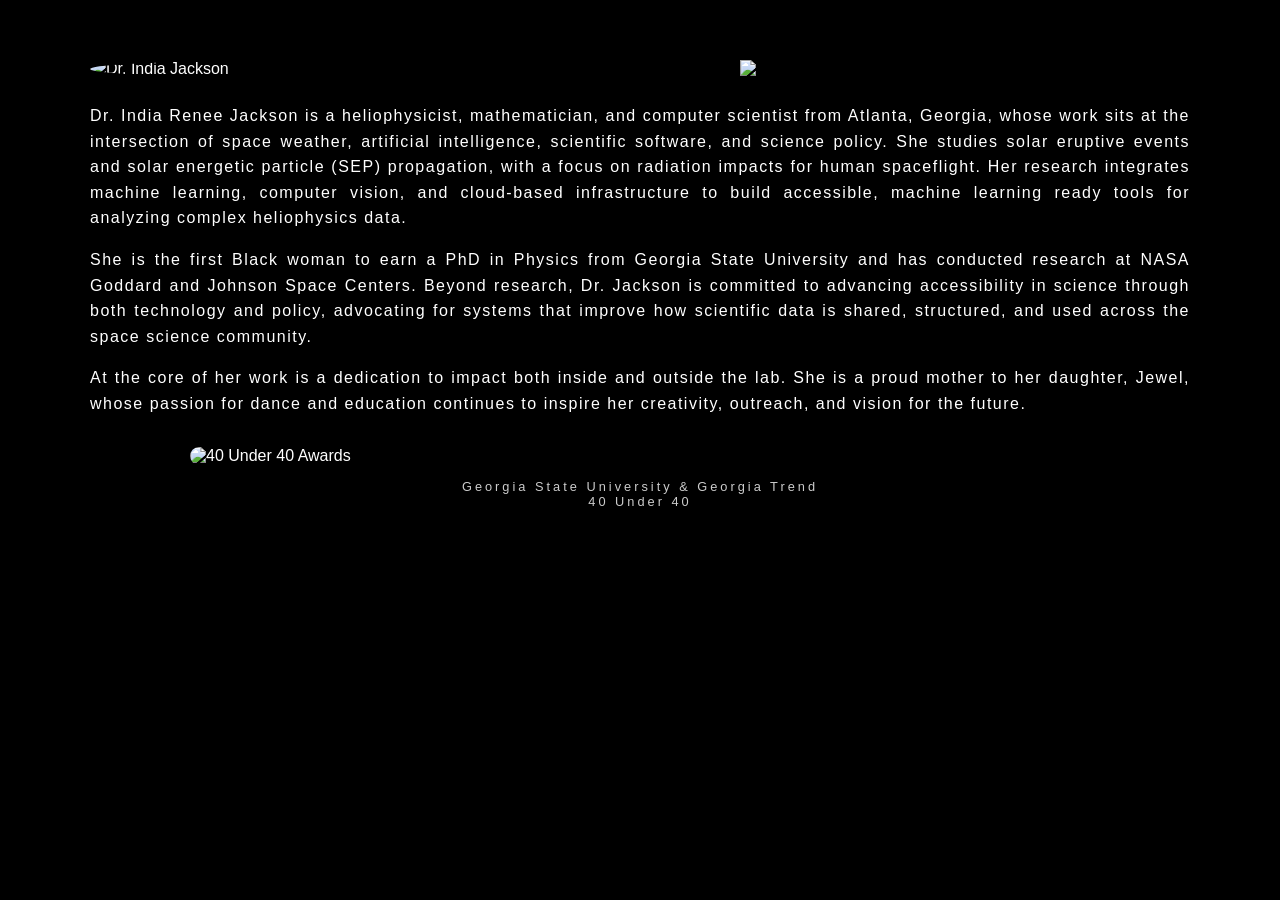
==== bio.html @ 19864278 "Add files via upload" ====
<!DOCTYPE html>
<html lang="en">
<head>
  <meta charset="UTF-8">
  <title>Dr. India Jackson Bio</title>

  <!-- Google Font -->
  <link href="https://fonts.googleapis.com/css2?family=Bungee+Hairline&display=swap" rel="stylesheet">

  <style>
     body {
        margin: 0;
        background: black;
        font-family: sans-serif;
      }
  
      .bio-card {
        background: black;
        color: white;
        padding: 20px;
        max-width: 1100px;
        margin: 40px auto;
      }
  
      .bio-top {
        display: flex;
        justify-content: space-between;
        align-items: flex-start;
        gap: 30px;
        margin-bottom: 25px;
        flex-wrap: wrap; /* makes it responsive */
      }
  
      .bio-photo {
        width: 45%;
        max-width: 450px;
        border-radius: 50%;
        object-fit: cover;
      }
  
      .bio-sun {
        width: 45%;
        max-width: 450px;
        height: auto;
  
      }
  
      .bio-text {
        font-size: 16px;
        line-height: 1.6;
        letter-spacing: 1.5px;
        text-align: justify;
      }
  
  .bio-awards {
    margin-top: 30px;
    display: flex;
    flex-direction: column;
    align-items: center;
  }
  
  .bio-awards img {
    width: 100%;
    max-width: 900px;
    border-radius: 16px;
    object-fit: cover;
  }
  
  .bio-award-caption {
    margin-top: 14px;
    text-align: center;
    font-size: 0.8rem;
    letter-spacing: 3px;
    opacity: 0.8;
    max-width: 900px;
  }
  </style>

</head>

<body>

<div class="bio-card">
  <div class="bio-top">
    <img src="images/headshot.png" alt="Dr. India Jackson" class="bio-photo">

  <img src="images/SunRotationNasa_1_cropped.gif" class="bio-sun">

  </div>
  
  <div class="bio-text">
    <p>
      Dr. India Renee Jackson is a heliophysicist, mathematician, and computer scientist from Atlanta, Georgia, whose work sits at the intersection of space weather, artificial intelligence, scientific software, and science policy. She studies solar eruptive events and solar energetic particle (SEP) propagation, with a focus on radiation impacts for human spaceflight. Her research integrates machine learning, computer vision, and cloud-based infrastructure to build accessible, machine learning ready tools for analyzing complex heliophysics data.
    </p>

    <p>
      She is the first Black woman to earn a PhD in Physics from Georgia State University and has conducted research at NASA Goddard and Johnson Space Centers. Beyond research, Dr. Jackson is committed to advancing accessibility in science through both technology and policy, advocating for systems that improve how scientific data is shared, structured, and used across the space science community.
    </p>

    <p>
      At the core of her work is a dedication to impact both inside and outside the lab. She is a proud mother to her daughter, Jewel, whose passion for dance and education continues to inspire her creativity, outreach, and vision for the future.
    </p>
  </div>

  <div class="bio-awards">
    <img src="images/40_under_40.png" alt="40 Under 40 Awards">
    <p class="bio-award-caption">
      Georgia State University & Georgia Trend <br>40 Under 40 
    </p>
  </div>
</div>

</body>
</html>
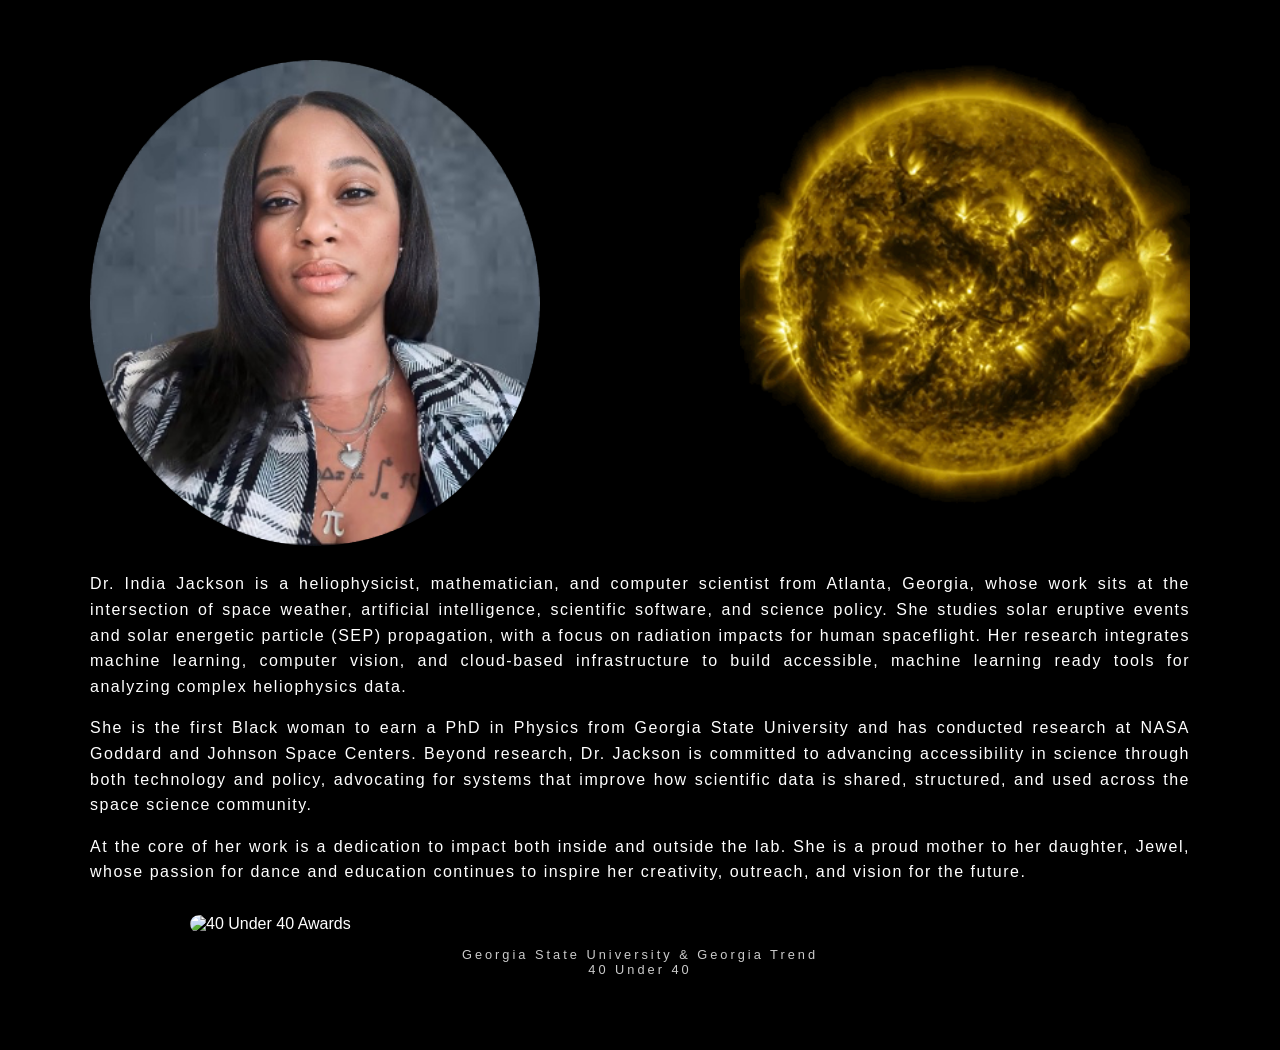
==== commit 14f5b095: "Update bio.html" ====
--- a/bio.html
+++ b/bio.html
@@ -90,7 +90,7 @@
   
   <div class="bio-text">
     <p>
-      Dr. India Renee Jackson is a heliophysicist, mathematician, and computer scientist from Atlanta, Georgia, whose work sits at the intersection of space weather, artificial intelligence, scientific software, and science policy. She studies solar eruptive events and solar energetic particle (SEP) propagation, with a focus on radiation impacts for human spaceflight. Her research integrates machine learning, computer vision, and cloud-based infrastructure to build accessible, machine learning ready tools for analyzing complex heliophysics data.
+      Dr. India Jackson is a heliophysicist, mathematician, and computer scientist from Atlanta, Georgia, whose work sits at the intersection of space weather, artificial intelligence, scientific software, and science policy. She studies solar eruptive events and solar energetic particle (SEP) propagation, with a focus on radiation impacts for human spaceflight. Her research integrates machine learning, computer vision, and cloud-based infrastructure to build accessible, machine learning ready tools for analyzing complex heliophysics data.
     </p>
 
     <p>
@@ -111,4 +111,4 @@
 </div>
 
 </body>
-</html>+</html>
